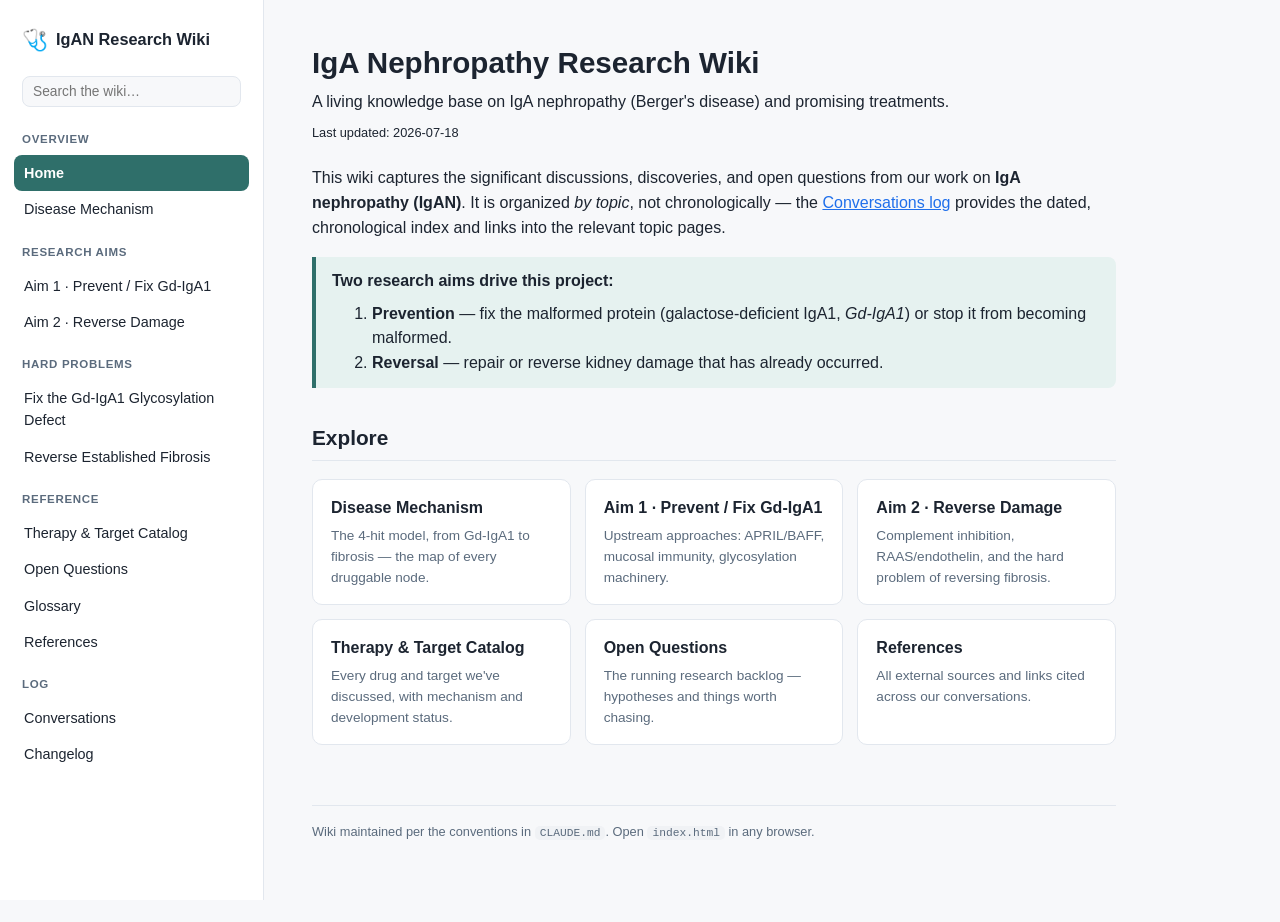
==== wiki/index.html @ ecb84e8c "Add IgA Nephropathy Research Wiki Self-contained HTML wiki documenting project conversations on IgAN" ====
<!doctype html>
<html lang="en">
<head>
<meta charset="utf-8">
<meta name="viewport" content="width=device-width, initial-scale=1">
<title>IgAN Research Wiki — Home</title>
<link rel="stylesheet" href="style.css">
</head>
<body>
<nav class="sidebar"></nav>

<main class="main">
  <h1>IgA Nephropathy Research Wiki</h1>
  <p class="subtitle">A living knowledge base on IgA nephropathy (Berger's disease) and promising treatments.</p>
  <p class="updated">Last updated: 2026-07-18</p>

  <p>This wiki captures the significant discussions, discoveries, and open questions from our work on
  <strong>IgA nephropathy (IgAN)</strong>. It is organized <em>by topic</em>, not chronologically — the
  <a href="conversations.html">Conversations log</a> provides the dated, chronological index and links into
  the relevant topic pages.</p>

  <div class="callout">
    <strong>Two research aims drive this project:</strong>
    <ol style="margin:8px 0 0">
      <li><strong>Prevention</strong> — fix the malformed protein (galactose-deficient IgA1, <em>Gd-IgA1</em>)
      or stop it from becoming malformed.</li>
      <li><strong>Reversal</strong> — repair or reverse kidney damage that has already occurred.</li>
    </ol>
  </div>

  <h2>Explore</h2>
  <div class="cards">
    <a class="card" href="mechanism.html">
      <div class="card-title">Disease Mechanism</div>
      <div class="card-desc">The 4-hit model, from Gd-IgA1 to fibrosis — the map of every druggable node.</div>
    </a>
    <a class="card" href="aim-prevention.html">
      <div class="card-title">Aim 1 · Prevent / Fix Gd-IgA1</div>
      <div class="card-desc">Upstream approaches: APRIL/BAFF, mucosal immunity, glycosylation machinery.</div>
    </a>
    <a class="card" href="aim-reversal.html">
      <div class="card-title">Aim 2 · Reverse Damage</div>
      <div class="card-desc">Complement inhibition, RAAS/endothelin, and the hard problem of reversing fibrosis.</div>
    </a>
    <a class="card" href="therapies.html">
      <div class="card-title">Therapy &amp; Target Catalog</div>
      <div class="card-desc">Every drug and target we've discussed, with mechanism and development status.</div>
    </a>
    <a class="card" href="open-questions.html">
      <div class="card-title">Open Questions</div>
      <div class="card-desc">The running research backlog — hypotheses and things worth chasing.</div>
    </a>
    <a class="card" href="references.html">
      <div class="card-title">References</div>
      <div class="card-desc">All external sources and links cited across our conversations.</div>
    </a>
  </div>

  <div class="footer">
    Wiki maintained per the conventions in <code>CLAUDE.md</code>. Open <code>index.html</code> in any browser.
  </div>
</main>
<script src="wiki.js"></script>
</body>
</html>
---- wiki/style.css ----
:root {
  --bg: #f7f8fa;
  --panel: #ffffff;
  --ink: #1c2430;
  --muted: #5b6b7d;
  --line: #e2e7ee;
  --accent: #2f6f6a;
  --accent-soft: #e6f2f0;
  --accent2: #8a4b8f;
  --warn: #b06a00;
  --link: #1f6feb;
  --code-bg: #f0f2f5;
  --radius: 10px;
  --sidebar-w: 264px;
}

* { box-sizing: border-box; }

body {
  margin: 0;
  font-family: -apple-system, BlinkMacSystemFont, "Segoe UI", Roboto, Helvetica, Arial, sans-serif;
  color: var(--ink);
  background: var(--bg);
  line-height: 1.55;
  -webkit-font-smoothing: antialiased;
}

/* Sidebar */
.sidebar {
  position: fixed;
  top: 0; left: 0; bottom: 0;
  width: var(--sidebar-w);
  background: var(--panel);
  border-right: 1px solid var(--line);
  padding: 20px 14px 40px;
  overflow-y: auto;
}
.sidebar .brand {
  font-weight: 700;
  font-size: 1.02rem;
  display: flex;
  align-items: center;
  gap: 8px;
  padding: 4px 8px 16px;
  color: var(--ink);
}
.sidebar .logo { font-size: 1.3rem; }
.sidebar .nav-section {
  font-size: 0.72rem;
  text-transform: uppercase;
  letter-spacing: 0.06em;
  color: var(--muted);
  margin: 16px 8px 6px;
  font-weight: 600;
}
.sidebar a {
  display: block;
  padding: 7px 10px;
  border-radius: 8px;
  color: var(--ink);
  text-decoration: none;
  font-size: 0.9rem;
}
.sidebar a:hover { background: var(--accent-soft); }
.sidebar a.active {
  background: var(--accent);
  color: #fff;
  font-weight: 600;
}

/* Main */
.main {
  margin-left: var(--sidebar-w);
  padding: 40px 48px 80px;
  max-width: 900px;
}
.main h1 { font-size: 1.85rem; margin: 0 0 4px; }
.main h2 {
  font-size: 1.3rem;
  margin: 34px 0 10px;
  padding-bottom: 6px;
  border-bottom: 1px solid var(--line);
}
.main h3 { font-size: 1.05rem; margin: 22px 0 6px; }
.main p, .main li { color: var(--ink); }
.subtitle { color: var(--muted); font-size: 1rem; margin: 0 0 8px; }
.updated { color: var(--muted); font-size: 0.8rem; margin: 0 0 24px; }

a { color: var(--link); }
code {
  background: var(--code-bg);
  padding: 1px 5px;
  border-radius: 5px;
  font-size: 0.88em;
}

/* Cards on home */
.cards { display: grid; grid-template-columns: repeat(auto-fill, minmax(240px, 1fr)); gap: 14px; margin: 18px 0; }
.card {
  display: block;
  background: var(--panel);
  border: 1px solid var(--line);
  border-radius: var(--radius);
  padding: 16px 18px;
  text-decoration: none;
  color: var(--ink);
  transition: border-color .15s, transform .15s;
}
.card:hover { border-color: var(--accent); transform: translateY(-2px); }
.card .card-title { font-weight: 700; margin-bottom: 4px; }
.card .card-desc { color: var(--muted); font-size: 0.85rem; }

/* Callouts */
.callout {
  border-left: 4px solid var(--accent);
  background: var(--accent-soft);
  padding: 12px 16px;
  border-radius: 0 8px 8px 0;
  margin: 16px 0;
}
.callout.q { border-left-color: var(--accent2); background: #f5ecf6; }
.callout.warn { border-left-color: var(--warn); background: #fdf3e3; }

/* Tables */
table { border-collapse: collapse; width: 100%; margin: 16px 0; font-size: 0.9rem; }
th, td { text-align: left; padding: 9px 12px; border-bottom: 1px solid var(--line); vertical-align: top; }
th { background: var(--accent-soft); font-weight: 600; }
tr:hover td { background: #fafbfc; }

/* Tags / pills */
.pill {
  display: inline-block;
  font-size: 0.74rem;
  padding: 2px 9px;
  border-radius: 20px;
  background: var(--accent-soft);
  color: var(--accent);
  font-weight: 600;
  white-space: nowrap;
}
.pill.approved { background: #e4f4e8; color: #1c7a3e; }
.pill.phase3 { background: #e6eefc; color: #1f4fa8; }
.pill.phase2 { background: #fdf3e3; color: var(--warn); }
.pill.research { background: #f0eaf6; color: var(--accent2); }
.pill.discontinued { background: #fbe4e4; color: #a12a2a; }

/* Conversation log */
.conv {
  background: var(--panel);
  border: 1px solid var(--line);
  border-radius: var(--radius);
  padding: 18px 20px;
  margin: 16px 0;
}
.conv .date { color: var(--muted); font-size: 0.82rem; font-weight: 600; }
.conv h3 { margin: 2px 0 8px; }
.tag-row { margin-top: 10px; display: flex; flex-wrap: wrap; gap: 6px; }

.footer { margin-top: 60px; padding-top: 16px; border-top: 1px solid var(--line); color: var(--muted); font-size: 0.8rem; }

/* Sidebar search */
.search-box { padding: 4px 8px 8px; }
.search-box input {
  width: 100%;
  padding: 7px 10px;
  border: 1px solid var(--line);
  border-radius: 8px;
  font-size: 0.86rem;
  background: var(--bg);
  color: var(--ink);
}
.search-box input:focus { outline: 2px solid var(--accent-soft); border-color: var(--accent); }

/* Search results page */
.search-result {
  display: block;
  background: var(--panel);
  border: 1px solid var(--line);
  border-radius: var(--radius);
  padding: 14px 16px;
  margin: 10px 0;
  text-decoration: none;
  color: var(--ink);
}
.search-result:hover { border-color: var(--accent); }
.search-result .sr-title { font-weight: 700; color: var(--accent); }
.search-result .sr-url { font-size: 0.76rem; color: var(--muted); }
.search-result .sr-text { font-size: 0.88rem; color: var(--ink); margin-top: 4px; }
.search-result mark { background: #fff2ac; padding: 0 2px; border-radius: 3px; }
.search-meta { color: var(--muted); font-size: 0.88rem; margin: 8px 0 18px; }

/* Changelog */
.change {
  border-left: 3px solid var(--line);
  padding: 4px 0 4px 16px;
  margin: 6px 0;
}
.change .date { color: var(--muted); font-size: 0.8rem; font-weight: 600; }

@media (max-width: 780px) {
  .sidebar { position: static; width: auto; border-right: none; border-bottom: 1px solid var(--line); }
  .main { margin-left: 0; padding: 24px; }
}
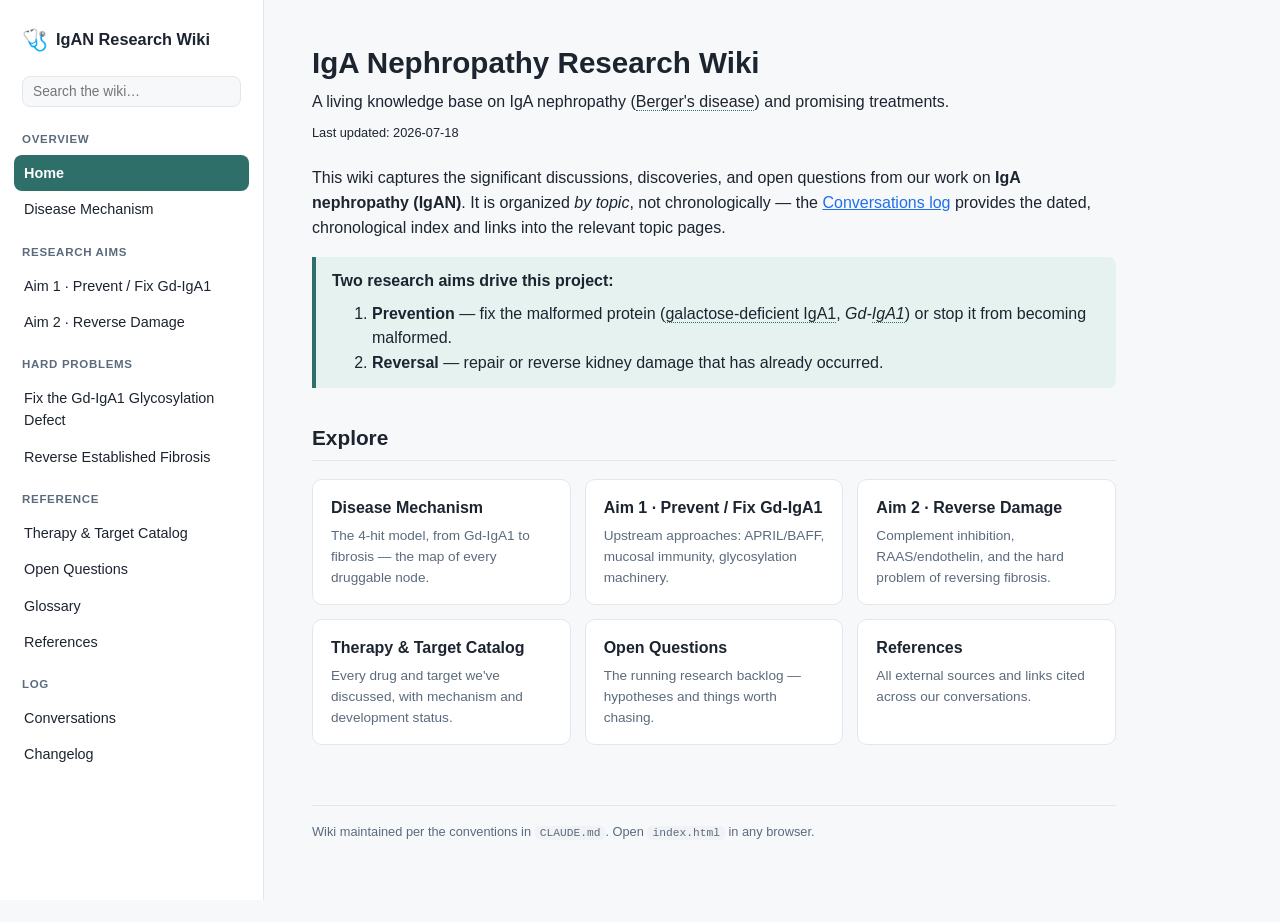
==== commit 86a48621: "Add data-driven glossary with cross-page auto-linking and search - glossary-data.js: ~70 plain-langu" ====
--- a/wiki/index.html
+++ b/wiki/index.html
@@ -61,5 +61,7 @@
   </div>
 </main>
 <script src="wiki.js"></script>
+<script src="glossary-data.js"></script>
+<script src="glossary.js"></script>
 </body>
 </html>
--- a/wiki/style.css
+++ b/wiki/style.css
@@ -189,6 +189,30 @@
 .search-result mark { background: #fff2ac; padding: 0 2px; border-radius: 3px; }
 .search-meta { color: var(--muted); font-size: 0.88rem; margin: 8px 0 18px; }
 
+/* Glossary auto-links (on content pages) */
+.glossary-link {
+  color: inherit;
+  text-decoration: none;
+  border-bottom: 1px dotted var(--accent);
+  cursor: help;
+}
+.glossary-link:hover { background: var(--accent-soft); border-bottom-style: solid; }
+
+/* Glossary page */
+.gloss-entry {
+  background: var(--panel);
+  border: 1px solid var(--line);
+  border-radius: var(--radius);
+  padding: 12px 16px;
+  margin: 10px 0;
+  scroll-margin-top: 20px;
+}
+.gloss-term { font-weight: 700; color: var(--accent); font-size: 1.02rem; }
+.gloss-aliases { display: block; font-size: 0.78rem; color: var(--muted); margin-top: 2px; }
+.gloss-def { margin-top: 6px; }
+.gloss-entry mark { background: #fff2ac; padding: 0 2px; border-radius: 3px; }
+.gloss-flash { border-color: var(--accent); box-shadow: 0 0 0 3px var(--accent-soft); }
+
 /* Changelog */
 .change {
   border-left: 3px solid var(--line);
